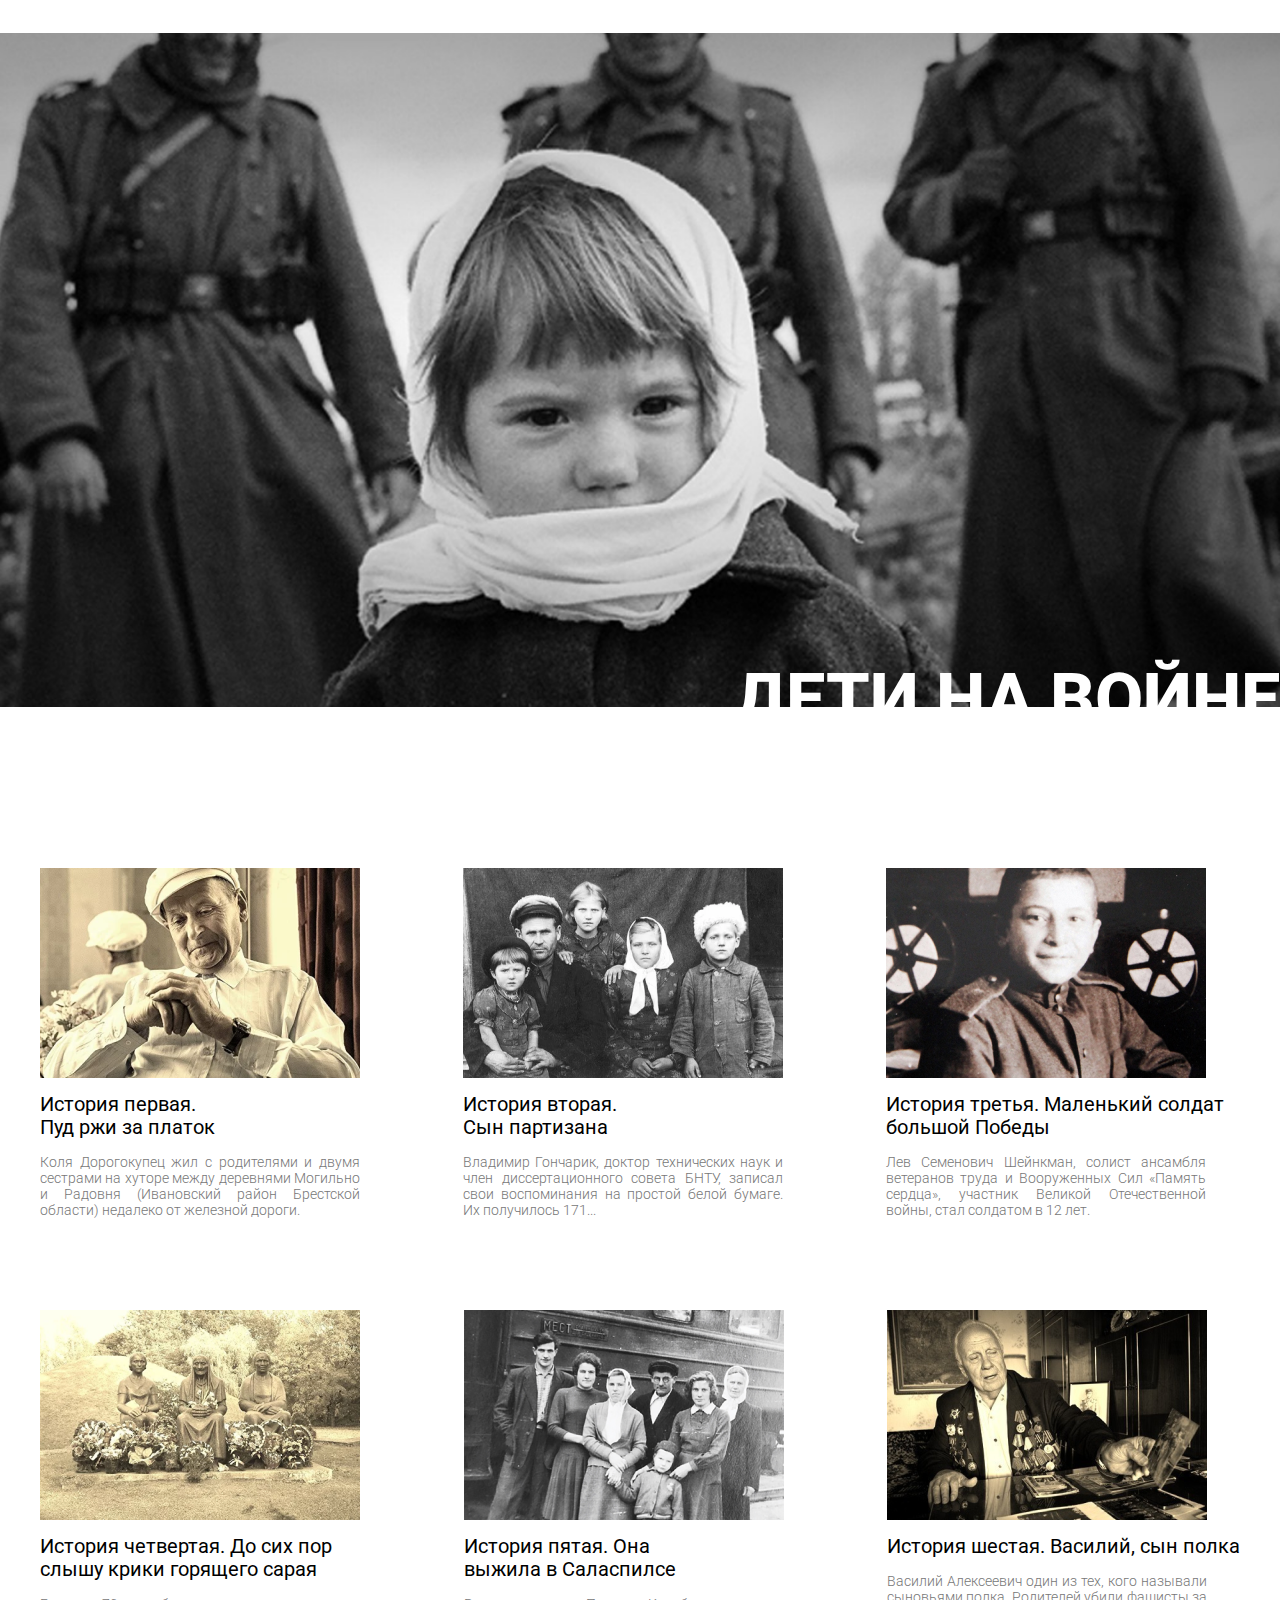
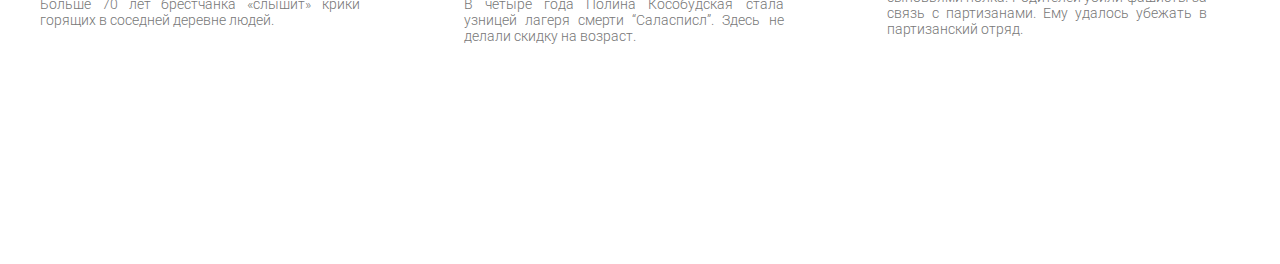
==== index.html @ 34e5e0f8 "done" ====
<!DOCTYPE html>
<html lang="en">
<head>
    <link href="https://fonts.googleapis.com/css2?family=Roboto:ital,wght@0,100;0,300;0,400;0,500;0,700;0,900;1,100;1,300;1,400;1,500;1,700;1,900&display=swap" rel="stylesheet"> 
    <link rel="stylesheet" href="style2.css">
    <meta charset="UTF-8">
    <meta http-equiv="X-UA-Compatible" content="IE=edge">
    <meta name="viewport" content="width=device-width, initial-scale=1.0">
    <title>Document</title>
</head>
<body>
    <div class="container">
        <div class="header_wrapper">
            <div class="header_title">дети на войне</div>
        </div>
        <div class="content">
            <div class="content_container">
                <div class="content_item">
                    <img src="c0b87998-30f6-4cb6-a 1(1).png" alt="">
                    <a href="rja.html" class="item_title title_1">История первая. Пуд ржи за платок </a>
                    <div class="item_text">Коля Дорогокупец жил с родителями и двумя сестрами на хуторе между деревнями Могильно и Радовня (Ивановский район Брестской области) недалеко от железной дороги.</div>
                </div>
                <div class="content_item">
                    <img src="121ce20628a124c257b4 1(1).png" alt="">
                    <a href="partizan.html" class="item_title title_2">История вторая.
                        Сын партизана</a>
                    <div class="item_text">Владимир Гончарик, доктор технических наук и член диссертационного совета БНТУ, записал свои воспоминания на простой белой бумаге. Их получилось 171...</div>
                </div>
                <div class="content_item">
                    <img src="899d4e5ad388451ae7c5 1(1).png" alt="">
                    <a href="injex.html" class="item_title title_3">История третья.
                        Маленький солдат большой Победы</a>
                    <div class="item_text">Лев Семенович Шейнкман, солист ансамбля ветеранов труда и Вооруженных Сил «Память сердца», участник Великой Отечественной войны, стал солдатом в 12 лет.</div>
                </div>
            </div> 
            <div class="content_container">
                <div class="content_item">
                    <img src="fb2cc791-a1c4-454f-a 1(1).png" alt="">
                    <a href="var.html" class="item_title title_4">История четвертая.
                        До сих пор слышу крики горящего сарая</a>
                    <div class="item_text">Больше 70 лет брестчанка «слышит» крики горящих в соседней деревне людей.
                    </div>
                </div>
                <div class="content_item">
                    <img src="Untitled-4 1(1).png" alt="">
                    <a href="var3.html" class="item_title title_5">История пятая.
                        Она выжила в Саласпилсе</a>
                    <div class="item_text">В четыре года Полина Кособудская стала узницей лагеря смерти “Саласписл”. Здесь не делали скидку на возраст.</div>
                </div>
                <div class="content_item">
                    <img src="6fed03eb-8230-49e4-8 1(1).png" alt="">
                    <a href="var2.html" class="item_title title_6">История шестая. Василий, сын полка</a>
                    <div class="item_text">Василий Алексеевич один из тех, кого называли сыновьями полка. Родителей убили фашисты за связь с партизанами. Ему удалось убежать в партизанский отряд.</div>
                </div>
            </div> 
        </div> 
    </div>

</body>
</html>
---- style2.css ----
*{padding: 0;margin: 0;border: 0;}
*,*:before,*:after{-moz-box-sizing: border-box;-webkit-box-sizing: border-box;box-sizing: border-box;}
:focus,:active{outline: none;}
a:focus,a:active{outline: none;}
nav,footer,header,aside{display: block;}
html,body{height:100%;width:100%;font-size:100%;line-height:1;font-size:14px;-ms-text-size-adjust:100%;-moz-text-size-adjust:100%;-webkit-text-size-adjust:100%;}
input,button,textarea{font-family:inherit;}
input::-ms-clear{display: none;}
button{cursor: pointer;}
button::-moz-focus-inner{padding:0;border:0;}
a,a:visited{text-decoration: none;}
a:hover{text-decoration: none;}
ul li{list-style: none;}
img{vertical-align: top;}
h1,h2,h3,h4,h5,h6{font-size:inherit;font-weight: inherit;}
body{
    font-family: 'Roboto', sans-serif;   
}
.header_wrapper{
    width: 100%;
    display: flex;
    justify-content: flex-end;
    background-image: url(ditko.png);
    background-repeat: no-repeat;
    background-size: 100%;
    background-position: center;
    padding-top: 658px;

}
.header_title{
    font-weight: 800;
    font-size: 70px;
    line-height: 82px;

/* identical to box height */
text-transform: uppercase;

color: #FFFFFF;
}
.content_item{
    display: flex;
    flex-direction: column;
}
.content_container{
    display: flex;
    justify-content: space-between;
    margin-bottom: 92px;
}
.content_container img{
    max-height: 210px;
    max-width: 320px;
    margin-bottom: 15px;
}
.content{
    padding: 128px 0;
    max-width: 1200px;
    margin: 0 auto;
}
.item_title{
    font-weight: 400;
font-size: 20px;
line-height: 23px;

color: #000000;
margin-bottom: 15px;
}
.item_text{
    font-weight: 300;
font-size: 14px;
line-height: 16px;
text-align: justify;

color: #777777;
max-width: 320px;
}
.title_1{
    max-width: 182px;
}
.title_2{
    max-width: 160px;
}
.title_3{
    max-width: 354px;
}
.title_4{
    max-width: 312px;
}
.title_5{
    max-width: 256px;
}
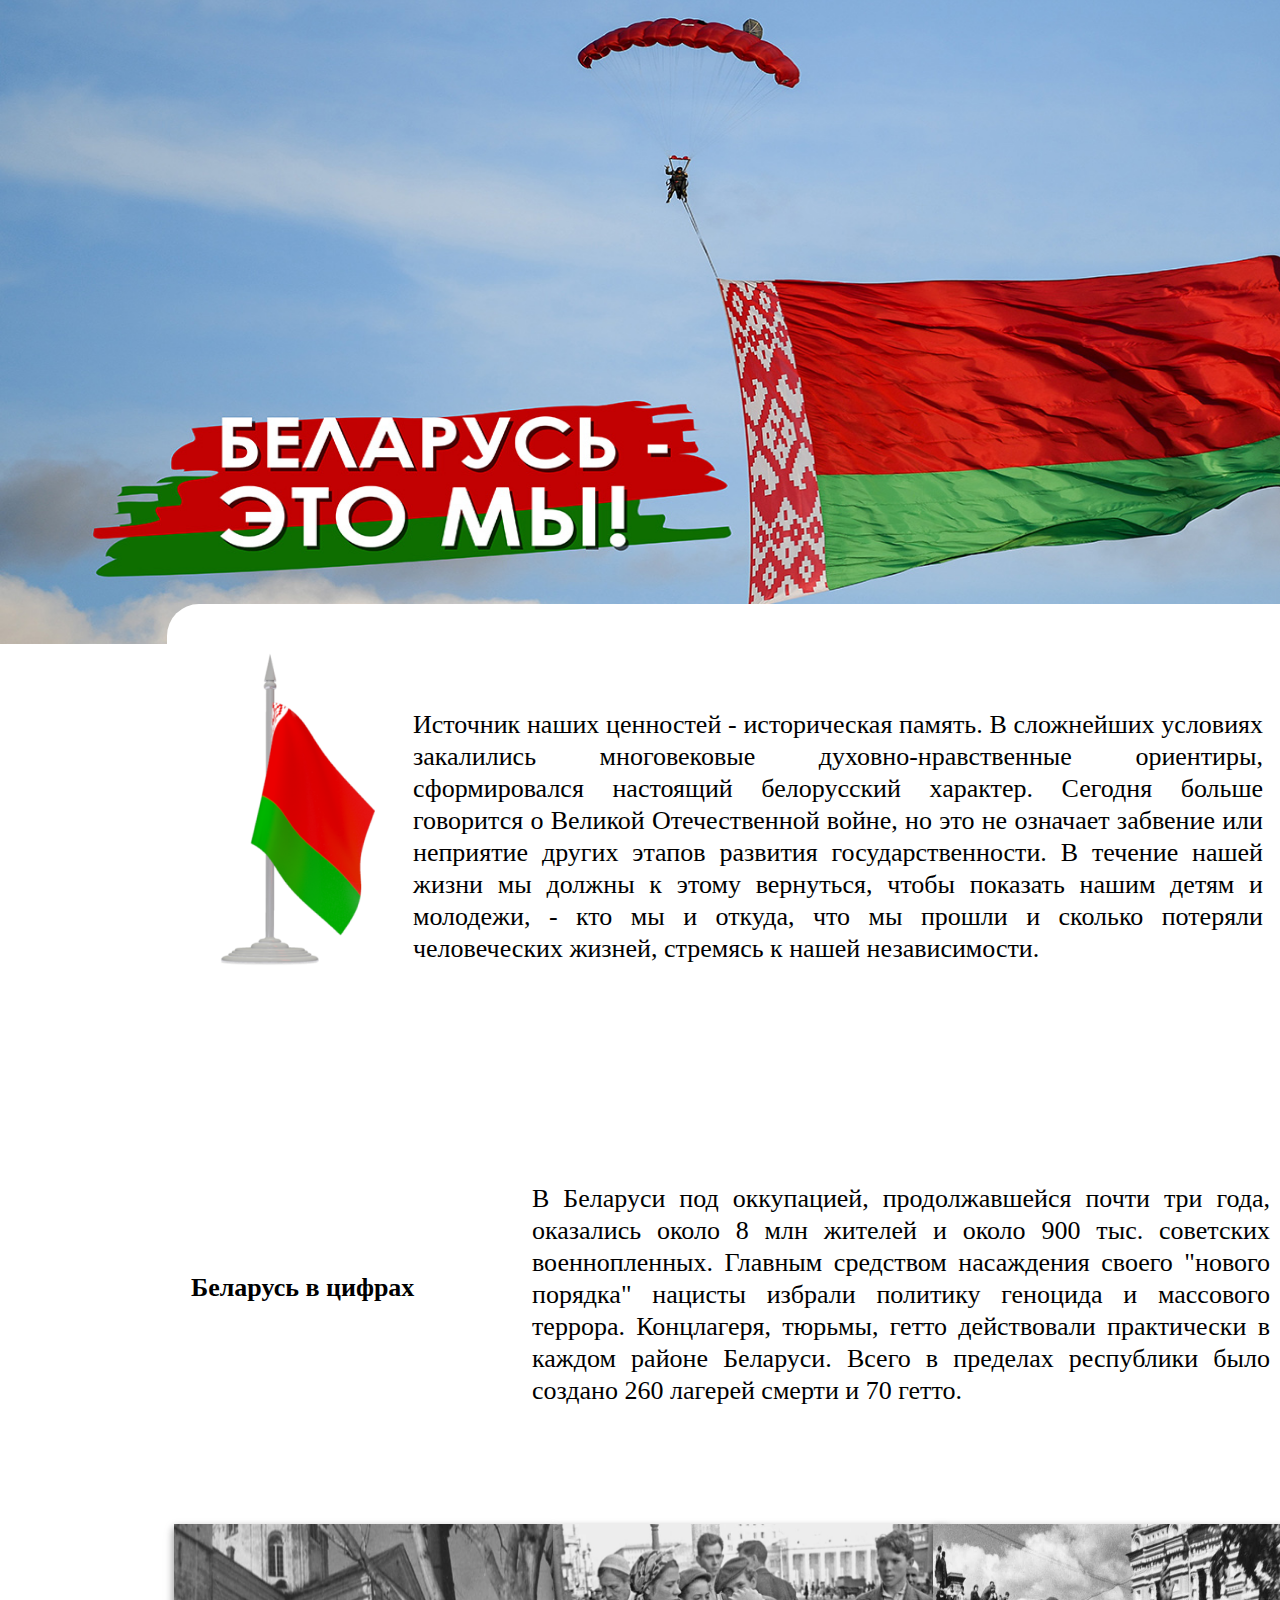
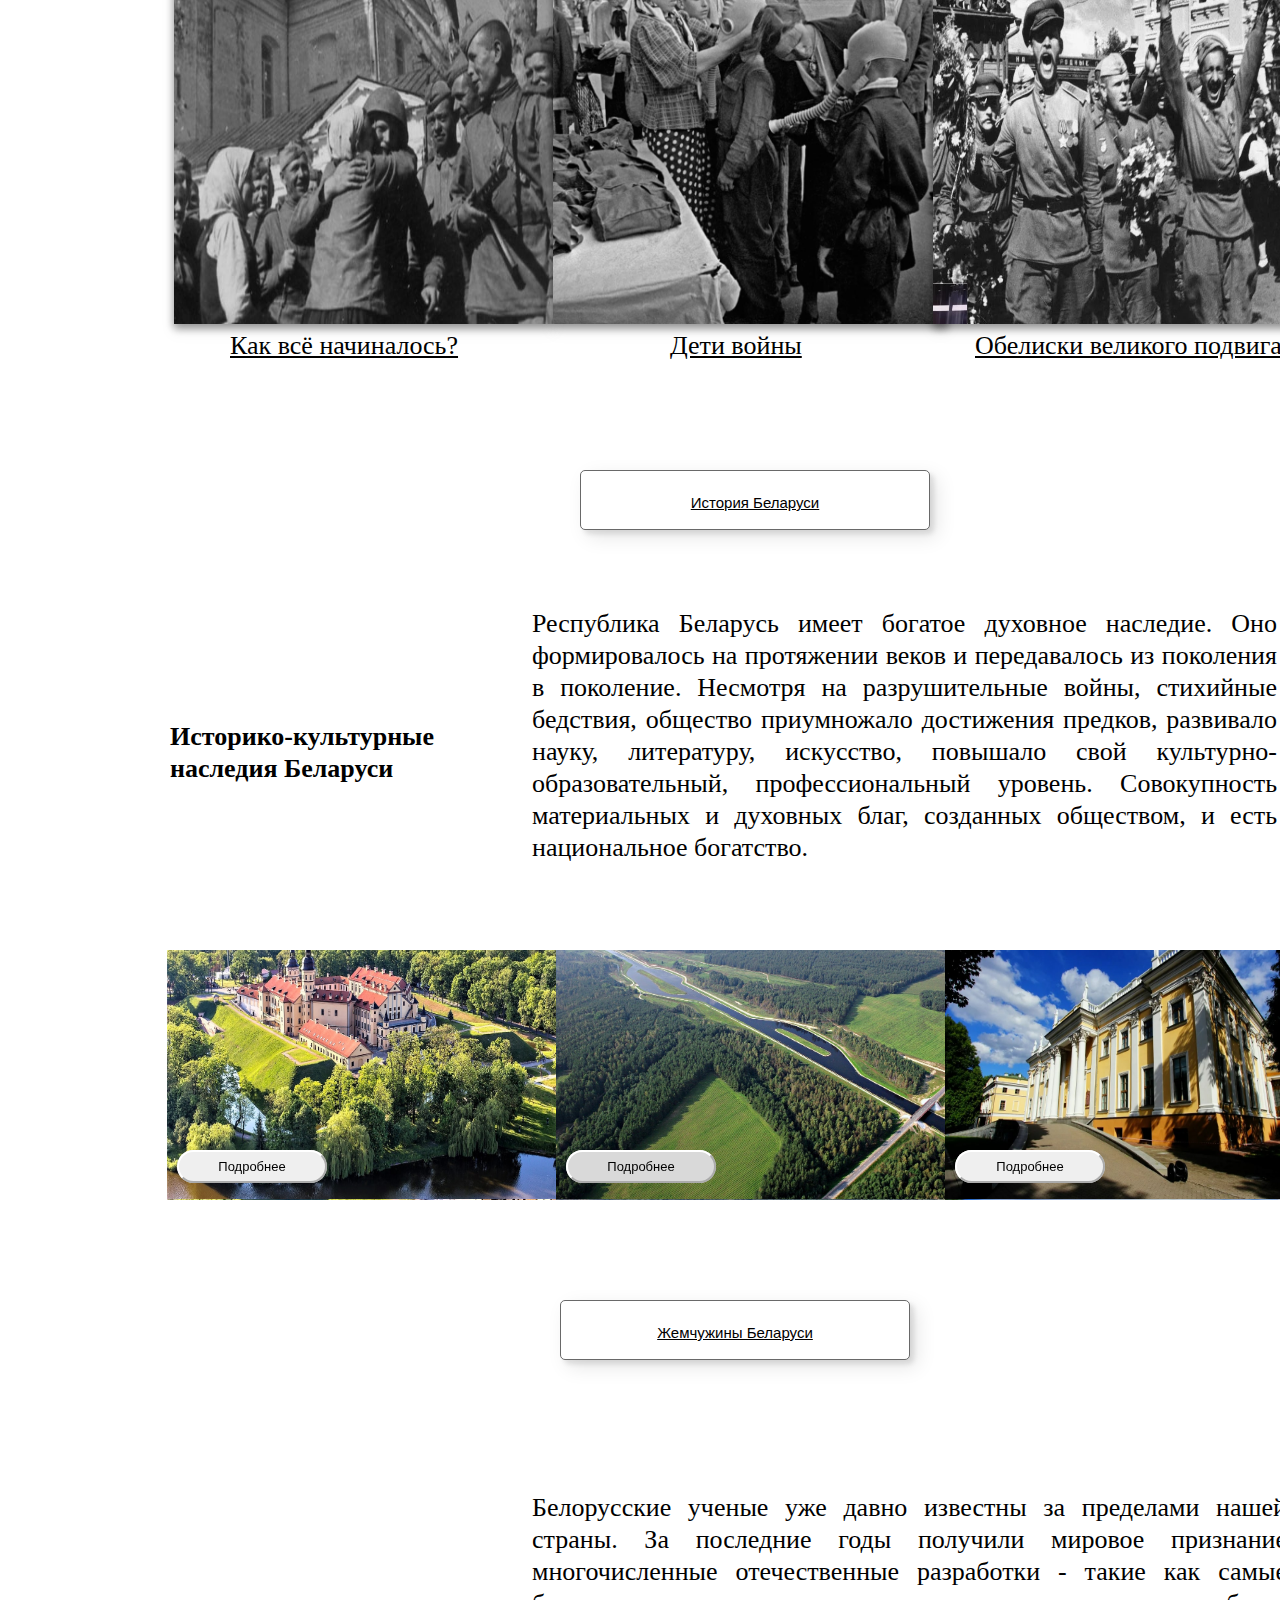
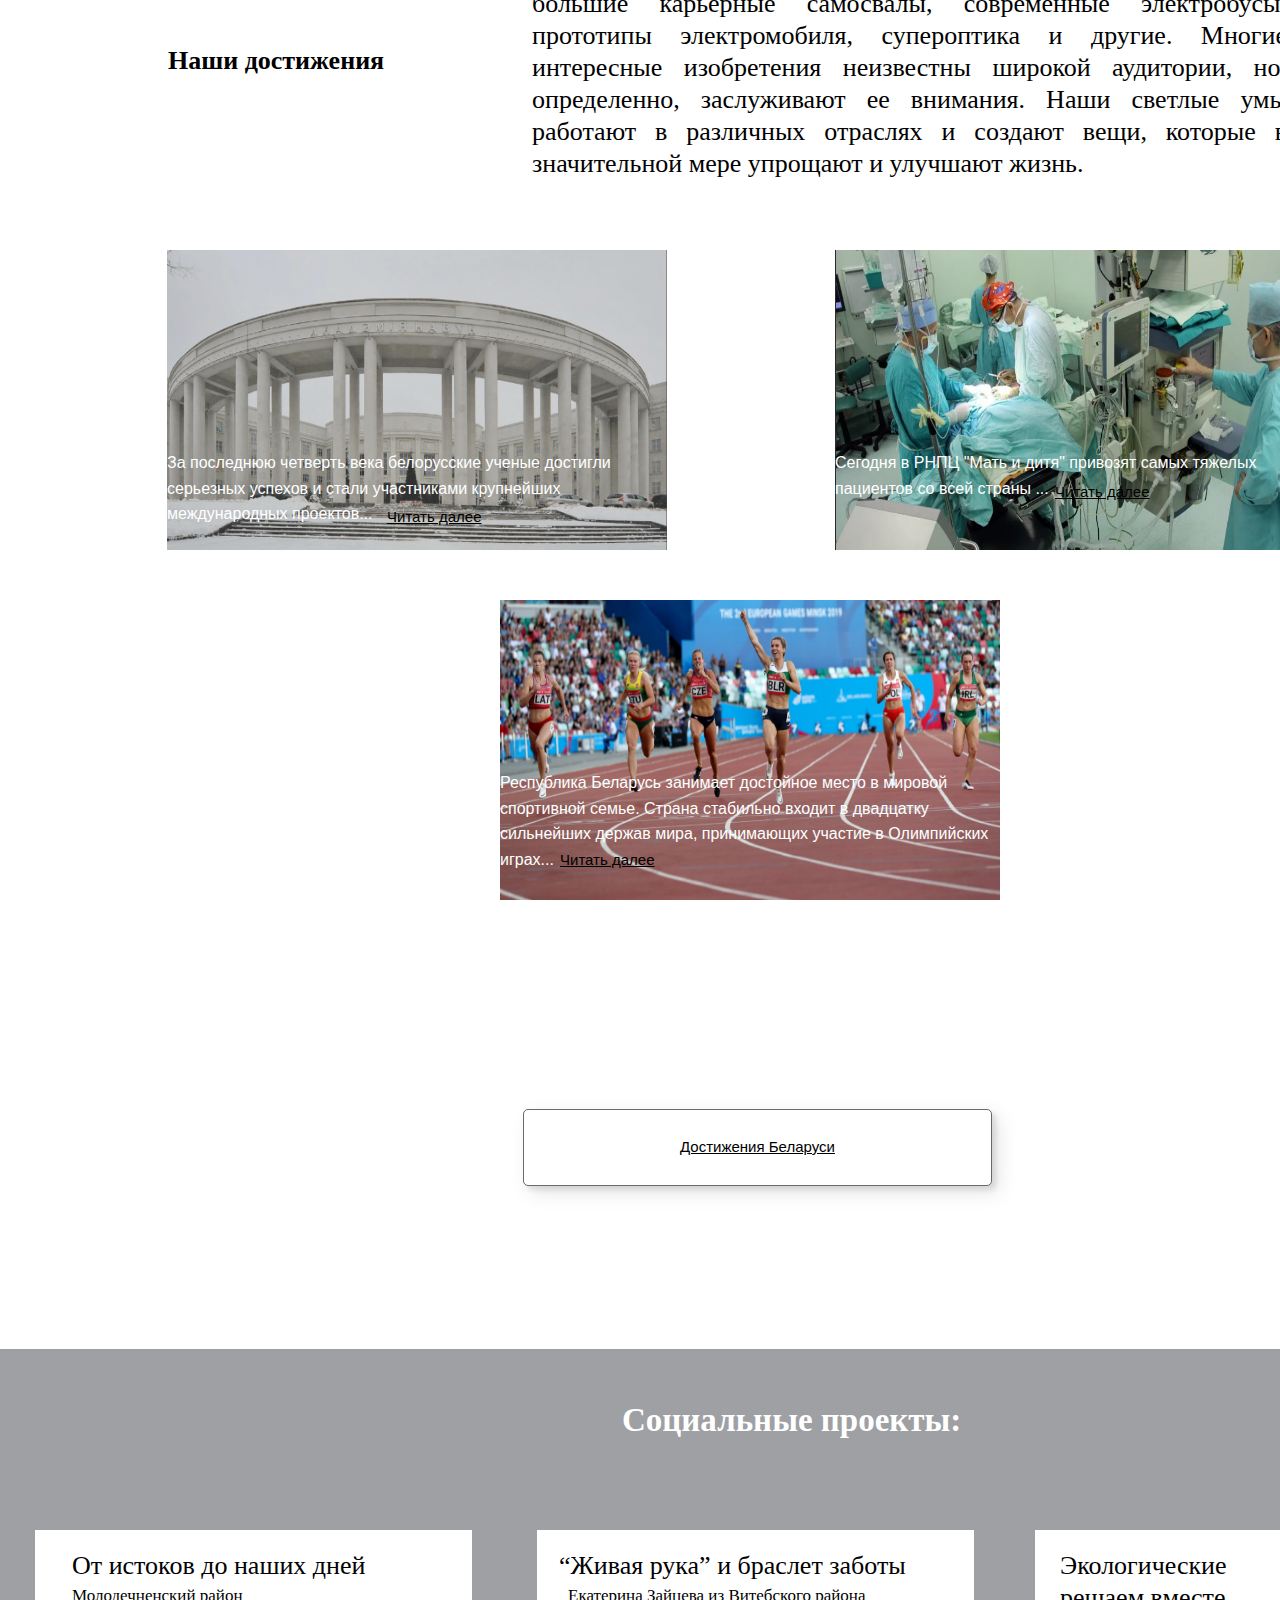
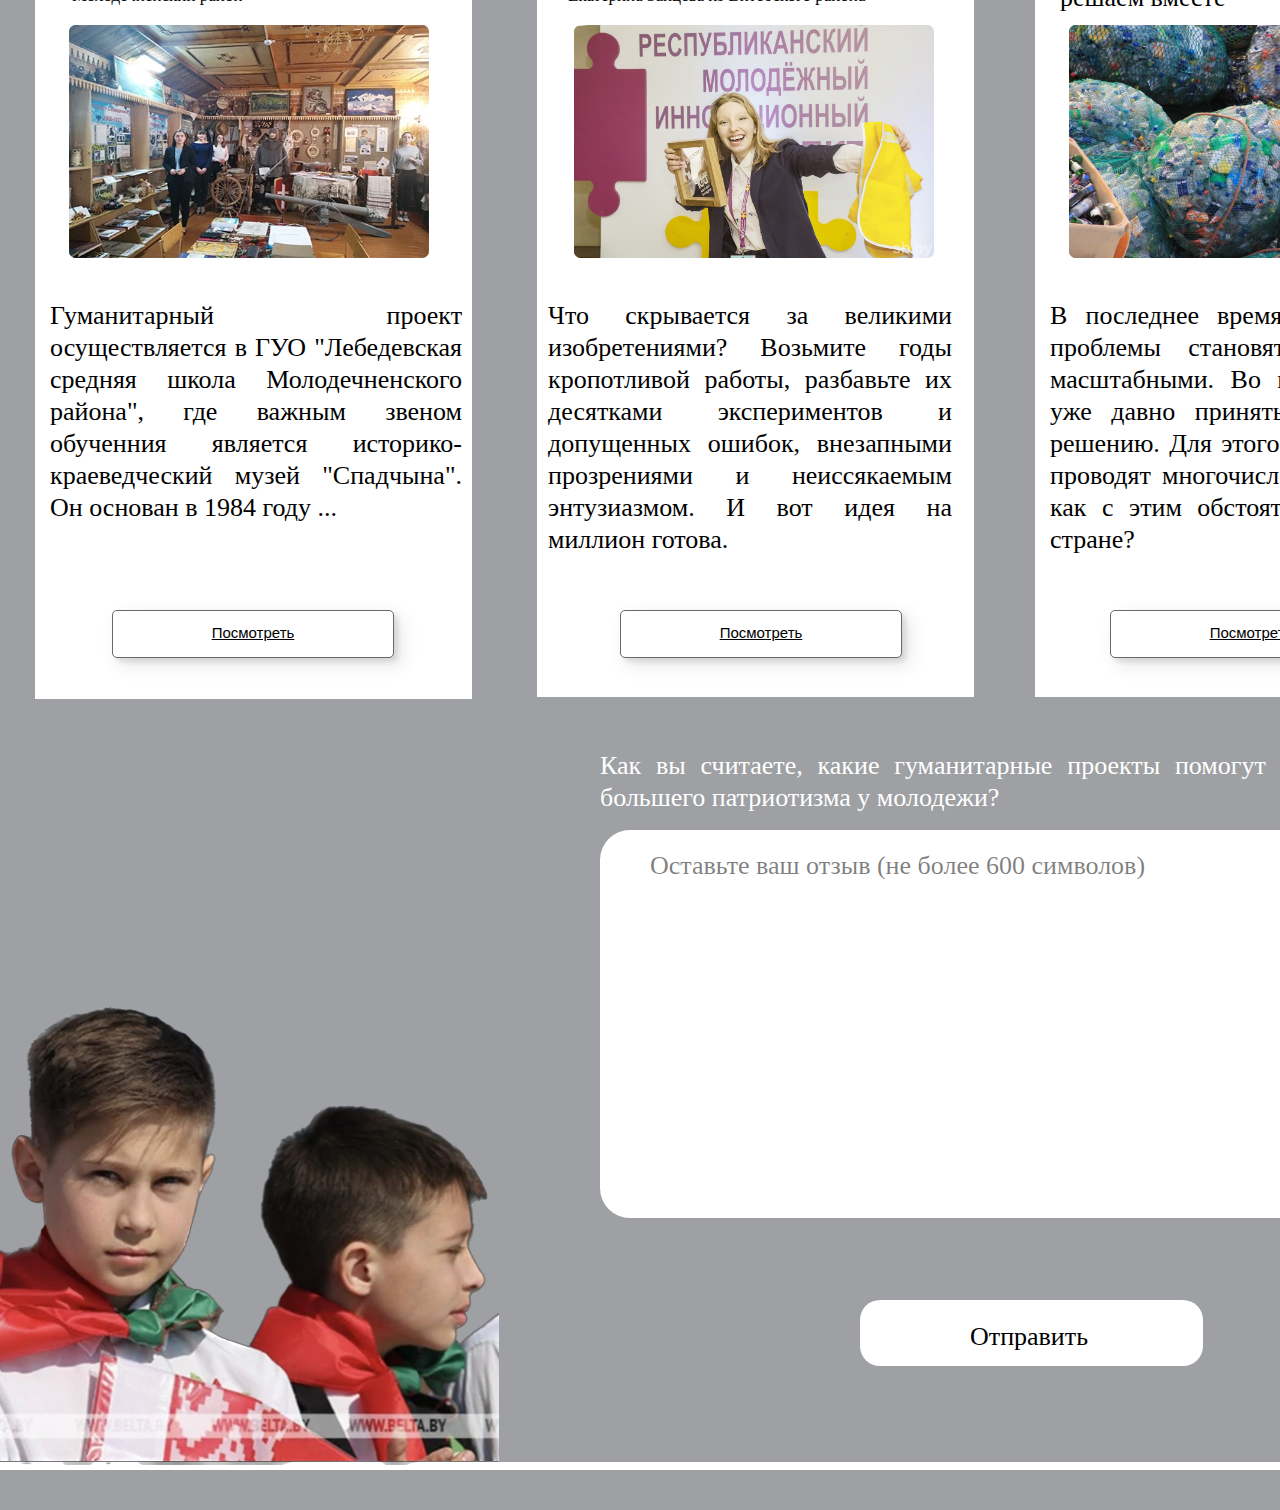
==== commit 2c21f23a: "Rename blr.html to index.html" ====
--- a/index.html
+++ b/index.html
@@ -1,60 +1,243 @@
 <!DOCTYPE html>
 <html lang="en">
 <head>
-    <link href="https://fonts.googleapis.com/css2?family=Roboto:ital,wght@0,100;0,300;0,400;0,500;0,700;0,900;1,100;1,300;1,400;1,500;1,700;1,900&display=swap" rel="stylesheet"> 
-    <link rel="stylesheet" href="style2.css">
     <meta charset="UTF-8">
-    <meta http-equiv="X-UA-Compatible" content="IE=edge">
-    <meta name="viewport" content="width=device-width, initial-scale=1.0">
-    <title>Document</title>
+    <title>Беларусь</title>
+    <link rel="stylesheet" href="bllr.css">
+    <link rel="stylesheet" href="itc-slider.css">
+    <link rel="stylesheet" href="slider2.css">
+    <script src="itc-slider.js" defer ></script>
+    <style>
+        *,
+        *::before,
+        *::after {
+            box-sizing: border-box;
+        }
+
+        body {
+            margin: 0;
+            font-family: -apple-system, BlinkMacSystemFont, 'Segoe UI', Roboto,
+            'Helvetica Neue', Arial, sans-serif, 'Apple Color Emoji', 'Segoe UI Emoji',
+            'Segoe UI Symbol';
+        }
+        .slider_wrap * {
+            box-sizing: border-box;
+            -moz-box-sizing: border-box;
+            -webkit-box-sizing: border-box;
+        }
+        .slider-item img { max-width: 100%;}
+
+        .container {
+            max-width: 700px;
+            margin: 0 auto;
+        }
+
+        .slider__wrapper {
+            overflow: hidden;
+        }
+
+        .slider__item {
+            flex: 0 0 33.3333333333%;
+            max-width: 33.3333333333%;
+            height: 250px;
+            display: flex;
+            justify-content: center;
+            align-items: center;
+            color: rgba(255,255,255, 0.8);
+            font-size: 7rem;
+        }
+
+        .slider__item:nth-child(1) {
+        }
+
+        .slider__item:nth-child(2) {
+        }
+
+        .slider__item:nth-child(3) {
+        }
+
+        .slider__item:nth-child(4) {
+        }
+
+        .slider__item:nth-child(5) {
+        }
+    </style>
+
 </head>
 <body>
-    <div class="container">
-        <div class="header_wrapper">
-            <div class="header_title">дети на войне</div>
+<img class="fon1" src="fon.jpg" alt="">
+
+<div class="bigt1"></div>
+<img class="flag" src="flag.png" alt="">
+<div class="txt4">Источник наших ценностей - историческая память. В сложнейших условиях закалились многовековые духовно-нравственные ориентиры, сформировался настоящий белорусский характер. Сегодня больше говорится о Великой Отечественной войне, но это не означает забвение или неприятие других этапов развития государственности. В течение нашей жизни мы должны к этому вернуться, чтобы показать нашим детям и молодежи, - кто мы и откуда, что мы прошли и сколько потеряли человеческих жизней, стремясь к нашей независимости.</div>
+<div class="txt5">Беларусь в цифрах</div>
+<div class="txt6">В Беларуси под оккупацией, продолжавшейся почти три года, оказались около 8 млн жителей и около 900 тыс. советских военнопленных. Главным средством насаждения своего "нового порядка" нацисты избрали политику геноцида и массового террора. Концлагеря, тюрьмы, гетто действовали практически в каждом районе Беларуси. Всего в пределах республики было создано 260 лагерей смерти и 70 гетто.</div>
+<img class="foto1" src="php3.jpg" alt="">
+<img class="foto2" src="php1.jpg" alt="">
+<img class="foto3" src="php2.jpg" alt="">
+<a href="nachalo.html" class="txtf1">Как всё начиналось?</a>
+<a href="index.html" class="txtf2">Дети войны</a>
+<a href="obeliski.html" class="txtf3">Обелиски великого подвига</div>
+<a href="https://www.youtube.com/watch?v=dDoHFLWP3jY&feature=youtu.be" class="custom-btn btn-1">История Беларуси</a>
+<div class="txt7">Историко-культурные наследия Беларуси </div>
+<div class="txt8">Республика Беларусь имеет богатое духовное наследие. Оно формировалось на протяжении веков и передавалось из поколения в поколение. Несмотря на разрушительные войны, стихийные бедствия, общество приумножало достижения предков, развивало науку, литературу, искусство, повышало свой культурно-образовательный, профессиональный уровень. Совокупность материальных и духовных благ, созданных обществом, и есть национальное богатство. </div>
+
+<!-- Модальный -->
+<div id="myModal" class="modal">
+
+    <!-- Модальное содержание -->
+    <div class="modal-content">
+        <span class="close">&times;</span>
+        <p>Самая популярная достопримечательность Беларуси, резиденция известного рода Радзивиллов, внесенная в Список всемирного наследия ЮНЕСКО, является выдающимся примером оборонительного зодчества XVI-XVII веков. Сочетание готики, барокко и ренессанса сделало замок уникальным сооружением в Европе.</p>
+    </div>
+
+</div>
+<div id="myModal_1" class="modal">
+
+    <!-- Модальное содержание -->
+    <div class="modal-content">
+        <span class="close">&times;</span>
+        <p>Чудо инженерной мысли ХIХ века - искусственный водный путь, связавший Балтийское и Черное моря - входит в мировую тройку наравне с каналом Гота в Швеции и Каледонским в Великобритании. Здесь можно увидеть уникальные гидротехнические сооружения, отправиться в путешествие на теплоходе или байдарке по живописным и экологически чистым местам.</p>
+    </div>
+
+</div>
+<div id="myModal_2" class="modal">
+
+    <!-- Модальное содержание -->
+    <div class="modal-content">
+        <span class="close">&times;</span>
+        <p>Гомельский дворец, возвышающийся на берегу реки, некогда принадлежал одному из фаворитов Екатерины II - графу Петру Румянцеву-Задунайскому. В XIX веке имение купил известный полководец Иван Паскевич, собравший здесь богатейшую коллекцию произведений искусства и антиквариата. Последней владелицей резиденции была княгиня Ирина Паскевич - автор первого перевода романа Льва Толстого "Война и мир" на французский язык.</p>
+    </div>
+
+</div>
+<div id="myModal_3" class="modal">
+
+    <!-- Модальное содержание -->
+    <div class="modal-content">
+        <span class="close">&times;</span>
+        <p>Собор Софии Премудрости Божией - один из самых ранних православных храмов в Европе и первый каменный в Беларуси, претендует на внесение в Список всемирного наследия ЮНЕСКО. Возведенный в 1044 - 1066 годах по распоряжению князя Всеслава Чародея, он олицетворял независимое и могущественное Полоцкое княжество. Собор появился после своих "старших сестер" в Киеве и Новгороде, построенных по образцу собора в Константинополе, и стал четвертым в мире храмом Святой Софии.</p>
+    </div>
+
+</div>
+<div id="myModal_4" class="modal">
+
+    <!-- Модальное содержание -->
+    <div class="modal-content">
+        <span class="close">&times;</span>
+        <p>За сказочную красоту и особую утонченность неоготический замок в Коссово называли "рыцарской грезой". На протяжении столетий им владели влиятельные династии: Хрептовичи, Сангушки, Флемминги, Чарторыйские, Сапеги. Но "золотой век" имения наступил во времена богатого промышленника графа Вандолина Пусловского, который первым в Беларуси внедрил в производство паровую машину.</p>
+    </div>
+
+</div>
+<div class="container">
+    <div class="slider" data-slider="itc-slider" data-loop="true">
+        <div class="slider__wrapper">
+            <div class="slider__items">
+                <div class="slider__item">
+                    <div class="slf1">
+                        <img class="f1" src="sl1.jpg" alt="">
+                        <div class="trg1"></div>
+                        <button class="cont" id="myBtn">Подробнее</button>
+                    </div>
+                </div>
+                <div class="slider__item">
+                    <div class="slf2">
+                        <img class="f2" src="sl2.jpg" alt="">
+                        <div class="trg2"></div>
+                        <button class="cont_1" id="myBtn_1">Подробнее</button>
+                    </div>
+                </div>
+                <div class="slider__item">
+                    <div class="slf3">
+                        <img class="f3" src="sl3.jpg" alt="">
+                        <div class="trg3"></div>
+                        <button class="cont_2" id="myBtn_2">Подробнее</button>
+                    </div>
+                </div>
+                <div class="slider__item">
+                    <div class="slf4">
+                        <img class="f4" src="sl4.jpg" alt="">
+                        <div class="trg4"></div>
+                        <button class="cont_3" id="myBtn_3">Подробнее</button>
+                    </div>
+                </div>
+                <div class="slider__item">
+                    <div class="slf5">
+                        <img class="f5" src="sl5.jpg" alt="">
+                        <div class="trg5"></div>
+                        <button class="cont_4" id="myBtn_4">Подробнее</button>
+                    </div>
+                </div>
+            </div>
         </div>
-        <div class="content">
-            <div class="content_container">
-                <div class="content_item">
-                    <img src="c0b87998-30f6-4cb6-a 1(1).png" alt="">
-                    <a href="rja.html" class="item_title title_1">История первая. Пуд ржи за платок </a>
-                    <div class="item_text">Коля Дорогокупец жил с родителями и двумя сестрами на хуторе между деревнями Могильно и Радовня (Ивановский район Брестской области) недалеко от железной дороги.</div>
-                </div>
-                <div class="content_item">
-                    <img src="121ce20628a124c257b4 1(1).png" alt="">
-                    <a href="partizan.html" class="item_title title_2">История вторая.
-                        Сын партизана</a>
-                    <div class="item_text">Владимир Гончарик, доктор технических наук и член диссертационного совета БНТУ, записал свои воспоминания на простой белой бумаге. Их получилось 171...</div>
-                </div>
-                <div class="content_item">
-                    <img src="899d4e5ad388451ae7c5 1(1).png" alt="">
-                    <a href="injex.html" class="item_title title_3">История третья.
-                        Маленький солдат большой Победы</a>
-                    <div class="item_text">Лев Семенович Шейнкман, солист ансамбля ветеранов труда и Вооруженных Сил «Память сердца», участник Великой Отечественной войны, стал солдатом в 12 лет.</div>
-                </div>
-            </div> 
-            <div class="content_container">
-                <div class="content_item">
-                    <img src="fb2cc791-a1c4-454f-a 1(1).png" alt="">
-                    <a href="var.html" class="item_title title_4">История четвертая.
-                        До сих пор слышу крики горящего сарая</a>
-                    <div class="item_text">Больше 70 лет брестчанка «слышит» крики горящих в соседней деревне людей.
-                    </div>
-                </div>
-                <div class="content_item">
-                    <img src="Untitled-4 1(1).png" alt="">
-                    <a href="var3.html" class="item_title title_5">История пятая.
-                        Она выжила в Саласпилсе</a>
-                    <div class="item_text">В четыре года Полина Кособудская стала узницей лагеря смерти “Саласписл”. Здесь не делали скидку на возраст.</div>
-                </div>
-                <div class="content_item">
-                    <img src="6fed03eb-8230-49e4-8 1(1).png" alt="">
-                    <a href="var2.html" class="item_title title_6">История шестая. Василий, сын полка</a>
-                    <div class="item_text">Василий Алексеевич один из тех, кого называли сыновьями полка. Родителей убили фашисты за связь с партизанами. Ему удалось убежать в партизанский отряд.</div>
-                </div>
-            </div> 
-        </div> 
-    </div>
-
+        <button class="slider__control" data-slide="next"></button>
+    </div>
+
+</div>
+<a  href="https://www.youtube.com/watch?v=27J92pxKyrw&feature=youtu.be" class="custom-btnn btn-2">Жемчужины Беларуси</a>
+
+<a href="https://www.youtube.com/watch?v=vyTHrVzmOT0&feature=youtu.be" class="custom-btnnn btn-3">Достижения Беларуси</a>
+
+<div class="txt21">Наши достижения</div>
+<div class="txt22">Белорусские ученые уже давно известны за пределами нашей страны. За последние годы получили мировое признание многочисленные отечественные разработки - такие как самые большие карьерные самосвалы, современные электробусы, прототипы электромобиля, супероптика и другие. Многие интересные изобретения неизвестны широкой аудитории, но, определенно, заслуживают ее внимания.
+    Наши светлые умы работают в различных отраслях и создают вещи, которые в значительной мере упрощают и улучшают жизнь.</div>
+
+<div class="ssilka1">
+    <img class="razm" src="nayka.png" alt="">
+    <div class="stat">За последнюю четверть века белорусские ученые достигли серьезных успехов и стали участниками крупнейших международных проектов...</div>
+    <a href="nayka2.html" class="but2">Читать далее</a>
+</div>
+
+<div class="ssilka2">
+    <img class="razm" src="medicine.png" alt="">
+    <div class="med">Сегодня в РНПЦ "Мать и дитя" привозят самых тяжелых пациентов со всей страны ...</div>
+    <a href="nayka.html" class="but3">Читать далее</a>
+</div>
+<div class="ssilka3">
+    <img class="razm" src="sport.png" alt="">
+    <div class="sport">Республика Беларусь занимает достойное место в мировой спортивной семье. Страна стабильно входит в двадцатку сильнейших держав мира, принимающих участие в Олимпийских играх...</div>
+    <a href="sport.html" class="but4">Читать далее</a>
+</div>
+
+
+
+<div class="niz"></div>
+<div class="niz2"></div>
+<div class="bud">Социальные проекты:</div>
+<div class="triangle4"></div>
+<img class="lydi" src="lydi.jpg" alt="">
+<div class="txt40">От истоков до наших дней </div>
+<div class="txt41">Молодечненский район</div>
+<div class="txt42">Гуманитарный проект осуществляется в ГУО "Лебедевская средняя школа Молодечненского района", где важным звеном обученния является историко-краеведческий музей "Спадчына". Он основан в 1984 году ...</div>
+
+<a href="https://www.belarus.by/ru/press-center/humanitarian-cooperation/projects/gumanitarnyj-proekt-ot-istokov-do-nashix-dnej_i_0000145325.html" class="custom-btnnnnnn btn-6">Посмотреть</a>
+
+
+
+<div class="triangle5"></div>
+<div class="txt50">“Живая рука” и браслет заботы </div>
+<img class="baba" src="baba.jpg" alt="">
+<div class="txt51">Екатерина Зайцева из Витебского района</div>
+<div class="txt52">Что скрывается за великими изобретениями? Возьмите годы кропотливой работы, разбавьте их десятками экспериментов и допущенных ошибок, внезапными прозрениями и неиссякаемым энтузиазмом. И вот идея на миллион готова. </div>
+
+<a href="https://www.sb.by/articles/nuzhno-nou-khau-ono-u-nas-est.html" class="custom-btnnnn btn-4">Посмотреть</a>
+
+<div class="triangle6"></div>
+<div class="txt60">Экологические проблемы-решаем вместе</div>
+<div class="txt61">В последнее время экологические проблемы становятся все более масштабными. Во многих странах уже давно приняты меры по их решению. Для этого издают законы, проводят многочисленные акции. А как с этим обстоят дела в нашей стране?</div>
+
+<a href="https://teenage.by/article/reshaem-jekologicheskie-problemy-vmeste" class="custom-btnnnnn btn-5">Посмотреть</a>
+<img class="gryaz" src="gryaz.jpg" alt="">
+
+
+<div class="opros">Как вы считаете, какие гуманитарные проекты помогут в развитии большего патриотизма у молодежи?</div>
+<img class="sticker" src="sticker.webp" alt="">
+<div class="opros1"></div>
+<div class="opros2">Оставьте ваш отзыв (не более 600 символов)</div>
+<div class="opros3"></div>
+<div class="opros4">Отправить</div>
+
+
+<script src="slider2.js"></script>
+<script src="modal.js"></script>
 </body>
-</html>+</html>
--- a/bllr.css
+++ b/bllr.css
@@ -0,0 +1,1540 @@
+body {
+    margin: 0;
+    font-size: 15px;
+    line-height: 1.6;
+    box-sizing: border-box;
+}
+.block1{
+    left: 500px;
+}
+.container{
+    width: 100%;
+    max-width: 1440px;
+    margin: 0 auto;
+}
+.fon1{
+    /* 23-09-20-7 1 */
+
+    position: absolute;
+    width: 1518px;
+    height: 665px;
+    left: 0px;
+    top: -21px;
+
+}
+.triangle1{
+    /* Rectangle 22 */
+
+    position: absolute;
+    width: 267px;
+    height: 45px;
+    left: 21px;
+    top: 536px;
+
+    background: #D9D9D9;
+
+}
+.triangle2{
+    /* Rectangle 21 */
+
+    position: absolute;
+    width: 267px;
+    height: 45px;
+    left: 309px;
+    top: 536px;
+
+    background: #D9D9D9;
+
+}
+.triangle3{
+    /* Rectangle 20 */
+
+    position: absolute;
+    width: 267px;
+    height: 45px;
+    left: 597px;
+    top: 536px;
+
+    background: #D9D9D9;
+
+}
+.txt1{
+    /* Беларусь в цифрах */
+
+    position: absolute;
+    width: 260px;
+    height: 32px;
+    left: 22px;
+    top: 543px;
+
+    font-family: 'Montserrat';
+    font-style: normal;
+    font-weight: 400;
+    font-size: 26px;
+    line-height: 32px;
+    /* identical to box height */
+
+    color: #000000;
+
+
+}
+.txt2{
+    /* Наследия Беларуси */
+
+    position: absolute;
+    width: 271px;
+    height: 32px;
+    left: 309px;
+    top: 543px;
+
+    font-family: 'Montserrat';
+    font-style: normal;
+    font-weight: 400;
+    font-size: 26px;
+    line-height: 32px;
+    /* identical to box height */
+
+    color: #000000;
+
+
+}
+.txt3{
+    /* Наши достижения */
+
+    position: absolute;
+    width: 252px;
+    height: 32px;
+    left: 597px;
+    top: 543px;
+
+    font-family: 'Montserrat';
+    font-style: normal;
+    font-weight: 400;
+    font-size: 26px;
+    line-height: 32px;
+    /* identical to box height */
+
+    color: #000000;
+}
+.bigt1{
+    /* Rectangle 2 */
+
+    position: absolute;
+    width: 1167px;
+    height: 4002px;
+    left: 167px;
+    top: 604px;
+
+    background: #FFFFFF;
+    border-radius: 32px;
+
+}
+.txt4{
+    /* Источник наших ценностей - историческая память. В сложнейших условиях закалились многовековые духовно-нравственные ориентиры, сформировался настоящий белорусский характер. Сегодня больше говорится о Великой Отечественной войне, но это не означает забвение или неприятие других этапов развития государственности. В течение нашей жизни мы должны к этому вернуться, чтобы показать нашим детям и молодежи, - кто мы и откуда, что мы прошли и сколько потеряли человеческих жизней, стремясь к нашей независимости. */
+
+    position: absolute;
+    width: 850px;
+    height: 320px;
+    left: 413px;
+    top: 709px;
+
+    font-family: 'Montserrat';
+    font-style: normal;
+    font-weight: 400;
+    font-size: 26px;
+    line-height: 32px;
+    text-align: justify;
+
+    color: #000000;
+}
+.flag{
+    /* by_flagpole_640 1 */
+
+    position: absolute;
+    width: 178px;
+    height: 354px;
+    left: 199px;
+    top: 635px;
+}
+.txt5{
+    /* Беларусь в цифрах */
+
+    position: absolute;
+    width: 268px;
+    height: 32px;
+    left: 191px;
+    top: 1272px;
+
+    font-family: 'Montserrat';
+    font-style: normal;
+    font-weight: 600;
+    font-size: 26px;
+    line-height: 32px;
+    /* identical to box height */
+
+    color: #000000;
+}
+.txt6{
+    /* В Беларуси под оккупацией, продолжавшейся почти три года, оказались около 8 млн жителей и около 900 тыс. советских военнопленных. Главным средством насаждения своего "нового порядка" нацисты избрали политику геноцида и массового террора. Концлагеря, тюрьмы, гетто действовали практически в каждом районе Беларуси. Всего в пределах республики было создано 260 лагерей смерти и 70 гетто. */
+
+    position: absolute;
+    width: 738px;
+    height: 288px;
+    left: 532px;
+    top: 1183px;
+
+    font-family: 'Montserrat';
+    font-style: normal;
+    font-weight: 400;
+    font-size: 26px;
+    line-height: 32px;
+    text-align: justify;
+
+    color: #000000;
+}
+.foto1{
+    /* Rectangle 3 */
+
+    position: absolute;
+    width: 379px;
+    height: 400px;
+    left: 174px;
+    top: 1524px;
+
+
+    filter: drop-shadow(0px 4px 4px rgba(0, 0, 0, 0.25)) drop-shadow(0px 4px 4px rgba(0, 0, 0, 0.25));
+
+}
+.foto2{
+    /* Rectangle 4 */
+
+    position: absolute;
+    width: 395px;
+    height: 400px;
+    left: 553px;
+    top: 1524px;
+
+    filter: drop-shadow(0px 4px 4px rgba(0, 0, 0, 0.25)) drop-shadow(0px 4px 4px rgba(0, 0, 0, 0.25));
+
+}
+.foto3{
+    /* Rectangle 5 */
+
+    position: absolute;
+    width: 393px;
+    height: 400px;
+    left: 933px;
+    top: 1524px;
+
+    filter: drop-shadow(0px 4px 4px rgba(0, 0, 0, 0.25)) drop-shadow(0px 4px 4px rgba(0, 0, 0, 0.25));
+
+}
+.txtf1{
+    /* Как всё начиналось? */
+
+    position: absolute;
+    width: 283px;
+    height: 32px;
+    left: 230px;
+    top: 1930px;
+
+    font-family: 'Montserrat';
+    font-style: normal;
+    font-weight: 400;
+    font-size: 26px;
+    line-height: 32px;
+    /* identical to box height */
+
+    color: #000000;
+
+
+}
+.txtf2{
+    /* Дети войны */
+
+    position: absolute;
+    width: 161px;
+    height: 32px;
+    left: 670px;
+    top: 1930px;
+
+    font-family: 'Montserrat';
+    font-style: normal;
+    font-weight: 400;
+    font-size: 26px;
+    line-height: 32px;
+    /* identical to box height */
+
+    color: #000000;
+
+
+}
+.txtf3{
+    /* Обелиски великого подвига */
+
+    position: absolute;
+    width: 404px;
+    height: 32px;
+    left: 975px;
+    top: 1930px;
+
+    font-family: 'Montserrat';
+    font-style: normal;
+    font-weight: 400;
+    font-size: 26px;
+    line-height: 32px;
+    /* identical to box height */
+
+    color: #000000;
+
+
+}
+
+.custom-btn {
+    text-align: center;
+    top: 2070px;
+    left: 580px;
+    padding: 20px 40px;
+    width: 350px;
+    height: 60px;
+    color: #fff;
+    border-radius: 5px;
+
+    font-family: 'Lato', sans-serif;
+    font-weight: 500;
+    cursor: pointer;
+    transition: all 0.3s ease;
+    position: relative;
+    display: inline-block;
+    box-shadow:inset 2px 2px 2px 0px rgba(255,255,255,.5),
+    7px 7px 20px 0px rgba(0,0,0,.1),
+    4px 4px 5px 0px rgba(0,0,0,.1);
+    outline: none;
+}
+.btn-1 {
+    background: white;
+    background: white;
+    color: black;
+    border: 1px solid dimgray;
+
+}
+.btn-1:hover {
+    background: dimgray;
+    color:white;
+    border: 1px solid dimgray;
+
+}
+.custom-btnn {
+    position: absolute;
+    display: flex;
+    align-items: center;
+    justify-content: center;
+    padding: 20px 40px;
+    width: 350px;
+    height: 60px;
+    left: 560px;
+    top: 2900px;
+    text-align: center;
+    border-radius: 5px;
+    font-family: 'Lato', sans-serif;
+    font-weight: 500;
+    cursor: pointer;
+    transition: all 0.3s ease;
+    display: inline-block;
+    box-shadow:inset 2px 2px 2px 0px rgba(255,255,255,.5),
+    7px 7px 20px 0px rgba(0,0,0,.1),
+    4px 4px 5px 0px rgba(0,0,0,.1);
+    outline: none;
+}
+.btn-2 {
+    background: white;
+    background: white;
+    color: black;
+    border: 1px solid dimgray;
+
+}
+.btn-2:hover {
+    background: dimgray;
+    color:white;
+    border: 1px solid dimgray;
+
+}
+.custom-btnnn {
+    position: absolute;
+    width: 469px;
+    height: 77px;
+    left: 523px;
+    top: 4309px;
+    padding: 25px 40px;
+    display: flex;
+    text-align: center;
+    align-items: center;
+    justify-content: center;
+
+    border-radius: 5px;
+    font-family: 'Lato', sans-serif;
+    font-weight: 500;
+    cursor: pointer;
+    transition: all 0.3s ease;
+    display: inline-block;
+    box-shadow:inset 2px 2px 2px 0px rgba(255,255,255,.5),
+    7px 7px 20px 0px rgba(0,0,0,.1),
+    4px 4px 5px 0px rgba(0,0,0,.1);
+    outline: none;
+}
+.btn-3 {
+    background: white;
+    background: white;
+    color: black;
+    border: 1px solid dimgray;
+
+}
+.btn-3:hover {
+    background: dimgray;
+    color:white;
+    border: 1px solid dimgray;
+
+}
+.custom-btnnnn {
+    position: absolute;
+    width: 282px;
+    height: 48px;
+    left: 620px;
+    top: 5410px;
+    display: flex;
+    text-align: center;
+    align-items: center;
+    justify-content: center;
+
+    background: #ED8C8C;
+    border-radius: 5px;
+    padding: 10px 25px;
+    font-family: 'Lato', sans-serif;
+    font-weight: 500;
+    cursor: pointer;
+    transition: all 0.3s ease;
+
+    display: inline-block;
+    box-shadow:inset 2px 2px 2px 0px rgba(255,255,255,.5),
+    7px 7px 20px 0px rgba(0,0,0,.1),
+    4px 4px 5px 0px rgba(0,0,0,.1);
+    outline: none;
+}
+.btn-4 {
+    background: white;
+    color: black;
+    border: 1px solid dimgray;
+
+}
+.btn-4:hover {
+    background: #ED8C8C;
+    color:white;
+    border: 1px solid dimgray;
+
+}
+.custom-btnnnnn{
+    position: absolute;
+    width: 282px;
+    height: 48px;
+    left: 1110px;
+    top: 5410px;
+    display: flex;
+    align-items: center;
+    justify-content: center;
+    text-align: center;
+
+    background: #ED8C8C;
+    border-radius: 5px;
+    padding: 10px 25px;
+    font-family: 'Lato', sans-serif;
+    font-weight: 500;
+    cursor: pointer;
+    transition: all 0.3s ease;
+
+    display: inline-block;
+    box-shadow:inset 2px 2px 2px 0px rgba(255,255,255,.5),
+    7px 7px 20px 0px rgba(0,0,0,.1),
+    4px 4px 5px 0px rgba(0,0,0,.1);
+    outline: none;
+}
+.btn-5 {
+    background: white;
+    color: black;
+    border: 1px solid dimgray;
+
+}
+.btn-5:hover {
+    background: #ED8C8C;
+    color:white;
+    border: 1px solid dimgray;
+
+}
+.custom-btnnnnnn {
+    text-align: center;
+    position: absolute;
+    display: flex;
+    align-items: center;
+    text-align: center;
+    justify-content: center;
+    width: 282px;
+    height: 48px;
+    left: 112px;
+    top: 5410px;
+
+    border-radius: 5px;
+    padding: 10px 25px;
+    font-family: 'Lato', sans-serif;
+    font-weight: 500;
+    cursor: pointer;
+    transition: all 0.3s ease;
+    display: inline-block;
+    box-shadow:inset 2px 2px 2px 0px rgba(255,255,255,.5),
+    7px 7px 20px 0px rgba(0,0,0,.1),
+    4px 4px 5px 0px rgba(0,0,0,.1);
+    outline: none;
+}
+.btn-6 {
+    background: white;
+    background: white;
+    color: black;
+    border: 1px solid dimgray;
+
+}
+.btn-6:hover {
+    background: #ED8C8C;
+    color:white;
+    border: 1px solid dimgray;
+
+}
+.custom-btnnnnnnn {
+    text-align: center;
+    display: flex;
+    align-items: center;
+    justify-content: center;
+    top: 2070px;
+    left: 580px;
+    width: 350px;
+    height: 60px;
+    color: #fff;
+    border-radius: 5px;
+    padding: 10px 25px;
+    font-family: 'Lato', sans-serif;
+    font-weight: 500;
+    cursor: pointer;
+    transition: all 0.3s ease;
+    position: relative;
+    display: inline-block;
+    box-shadow:inset 2px 2px 2px 0px rgba(255,255,255,.5),
+    7px 7px 20px 0px rgba(0,0,0,.1),
+    4px 4px 5px 0px rgba(0,0,0,.1);
+    outline: none;
+}
+.btn-7 {
+    background: white;
+    color: black;
+    border: 1px solid dimgray;
+
+}
+.btn-7:hover {
+    background: dimgray;
+    color:white;
+    border: 1px solid dimgray;
+
+}
+.txt7{
+    /* Историко-культурные наследия Беларуси */
+
+    position: absolute;
+    width: 310px;
+    height: 64px;
+    left: 170px;
+    top: 2321px;
+
+    font-family: 'Montserrat';
+    font-style: normal;
+    font-weight: 600;
+    font-size: 26px;
+    line-height: 32px;
+
+    color: #000000;
+
+
+}
+.txt8{
+    /* Республика Беларусь имеет богатое духовное наследие. Оно формировалось на протяжении веков и передавалось из поколения в поколение. Несмотря на разрушительные войны, стихийные бедствия, общество приумножало достижения предков, развивало науку, литературу, искусство, повышало свой культурно-образовательный, профессиональный уровень. Совокупность материальных и духовных благ, созданных обществом, и есть национальное богатство. */
+
+    position: absolute;
+    width: 745px;
+    height: 320px;
+    left: 532px;
+    top: 2208px;
+
+    font-family: 'Montserrat';
+    font-style: normal;
+    font-weight: 400;
+    font-size: 26px;
+    line-height: 32px;
+    text-align: justify;
+
+    color: #000000;
+
+
+}
+
+.modal {
+    display: none; /* Скрыто по умолчанию */
+    position: fixed; /* Оставаться на месте */
+    z-index: 1; /* Сидеть на вершине */
+    left: 0;
+    top: 0;
+    width: 100%; /* Полная ширина */
+    height: 100%; /* Полная высота */
+    overflow: auto; /* Включите прокрутку, если это необходимо */
+    background-color: rgb(0,0,0); /* Цвет запасной вариант */
+    background-color: rgba(0,0,0,0.4); /* Черный с непрозрачностью */
+}
+
+/* Модальное содержание/коробка */
+.modal-content {
+    background-color: #fefefe;
+    margin: 15% auto; /* 15% сверху и по центру */
+    padding: 20px;
+    border: 1px solid #888;
+    width: 80%; /* Может быть больше или меньше, в зависимости от размера экрана */
+}
+
+/* Кнопка закрытия */
+.close {
+    color: #aaa;
+    float: right;
+    font-size: 28px;
+    font-weight: bold;
+}
+
+.close:hover,
+.close:focus {
+    color: black;
+    text-decoration: none;
+    cursor: pointer;
+}
+.cont_1{
+    position: absolute;
+    top: 2100px;
+    left: 200px;
+    background: none;
+}
+.slf1{
+    max-width: 389px;
+    background: url("sl1.jpg");
+}
+.slf2{
+    max-width: 389px;
+    background: url("sl2.jpg");
+}
+.slf3{
+    max-width: 389px;
+    background: url("sl3.jpg");
+}
+.slf4{
+    max-width: 389px;
+    background: url("sl4.jpg");
+}
+.slf5{
+    max-width: 389px;
+    background: url("sl5.jpg");
+}
+.f1{
+    width: 390px;
+    height: 300px;
+}
+.f2{
+    width: 389px;
+    height: 300px;
+}
+.f3{
+    width: 389px;
+    height: 300px;
+}
+.f4{
+    width: 389px;
+    height: 300px;
+}
+.f5{
+    width: 389px;
+    height: 300px;
+}
+.trg1{
+    /* Rectangle 25 */
+
+    position: absolute;
+    left: 10px;
+    top: 200px;
+    width: 150px;
+    height: 33px;
+
+    background: #D9D9D9;
+    border-radius: 62px;
+
+}
+.trg2{
+    /* Rectangle 25 */
+
+    position: absolute;
+    left: 10px;
+    top: 200px;
+    width: 150px;
+    height: 33px;
+
+    background: #D9D9D9;
+    border-radius: 62px;
+
+
+}
+.trg3{
+    /* Rectangle 25 */
+
+    position: absolute;
+    left: 10px;
+    top: 200px;
+    width: 150px;
+    height: 33px;
+
+    background: #D9D9D9;
+    border-radius: 62px;
+
+
+}
+.trg4{
+    /* Rectangle 25 */
+
+    position: absolute;
+    left: 10px;
+    top: 200px;
+    width: 150px;
+    height: 33px;
+
+    background: #D9D9D9;
+    border-radius: 62px;
+
+
+}
+.trg5{
+    /* Rectangle 25 */
+
+    position: absolute;
+    left: 10px;
+    top: 200px;
+    width: 150px;
+    height: 33px;
+
+    background: #D9D9D9;
+    border-radius: 62px;
+
+
+}
+.cont{
+    position: absolute;
+    width: 150px;
+    height: 33px;
+    top: 200px;
+    left: 10px;
+    border-radius: 62px;
+    border-color: white;
+    font-size: 13px;
+    font-family: Arial;
+}
+.cont_1{
+    position: absolute;
+    width: 150px;
+    height: 33px;
+    top: 200px;
+    left: 10px;
+    border-radius: 62px;
+    border-color: white;
+    font-size: 13px;
+    font-family: Arial;
+}
+.cont_2{
+    position: absolute;
+    width: 150px;
+    height: 33px;
+    top: 200px;
+    left: 10px;
+    border-radius: 62px;
+    border-color: white;
+    font-size: 13px;
+    font-family: Arial;
+}
+.cont_3{
+    position: absolute;
+    width: 150px;
+    height: 33px;
+    top: 200px;
+    left: 10px;
+    border-radius: 62px;
+    border-color: white;
+    font-size: 13px;
+    font-family: Arial;
+}
+.cont_4{
+    position: absolute;
+    width: 150px;
+    height: 33px;
+    top: 200px;
+    left: 10px;
+    border-radius: 62px;
+    border-color: white;
+    font-size: 13px;
+    font-family: Arial;
+}
+.t1{
+    /* Подробнее */
+
+    position: absolute;
+    width: 158px;
+    height: 41px;
+    left: 35px;
+    top: 200px;
+
+    font-family: 'Montserrat';
+    font-style: normal;
+    font-weight: 400;
+    font-size: 20px;
+    line-height: 32px;
+    text-align: justify;
+
+    color: #000000;
+}
+.t2{
+    /* Подробнее */
+
+    position: absolute;
+    width: 158px;
+    height: 41px;
+    left: 35px;
+    top: 200px;
+
+    font-family: 'Montserrat';
+    font-style: normal;
+    font-weight: 400;
+    font-size: 20px;
+    line-height: 32px;
+    text-align: justify;
+
+    color: #000000;
+}
+.t3{
+    /* Подробнее */
+
+    position: absolute;
+    width: 158px;
+    height: 41px;
+    left: 35px;
+    top: 200px;
+
+    font-family: 'Montserrat';
+    font-style: normal;
+    font-weight: 400;
+    font-size: 20px;
+    line-height: 32px;
+    text-align: justify;
+
+    color: #000000;
+}
+.t4{
+    /* Подробнее */
+
+    position: absolute;
+    width: 158px;
+    height: 41px;
+    left: 35px;
+    top: 200px;
+
+    font-family: 'Montserrat';
+    font-style: normal;
+    font-weight: 400;
+    font-size: 20px;
+    line-height: 32px;
+    text-align: justify;
+
+    color: #000000;
+}
+.t5{
+    /* Подробнее */
+
+    position: absolute;
+    width: 158px;
+    height: 41px;
+    left: 35px;
+    top: 200px;
+
+    font-family: 'Montserrat';
+    font-style: normal;
+    font-weight: 400;
+    font-size: 20px;
+    line-height: 32px;
+    text-align: justify;
+
+    color: #000000;
+}
+.butt1{
+    /* Rectangle 8 */
+
+    position: absolute;
+    width: 369px;
+    height: 77px;
+    left: 560px;
+    top: 2900px;
+    border-radius: 40px;
+
+    border: darkgrey;
+    background: beige;
+
+
+}
+.video{
+    /* Кнопка с видео */
+
+    position: absolute;
+    width: 218px;
+    height: 32px;
+    left: 699px;
+    top: 2923px;
+
+    font-family: 'Montserrat';
+    font-style: normal;
+    font-weight: 600;
+    font-size: 26px;
+    line-height: 32px;
+    /* identical to box height */
+
+    color: #000000;
+}
+.video2{
+    /* Кнопка с видео */
+
+    position: absolute;
+    width: 218px;
+    height: 32px;
+    left: 711px;
+    top: 4332px;
+
+    font-family: 'Montserrat';
+    font-style: normal;
+    font-weight: 600;
+    font-size: 26px;
+    line-height: 32px;
+    /* identical to box height */
+
+    color: #000000;
+
+
+}
+.but5{
+    /* Rectangle 10 */
+
+    position: absolute;
+    width: 469px;
+    height: 77px;
+    left: 523px;
+    top: 4309px;
+    border-radius: 30px;
+
+    background: rgba(130, 130, 130, 0.57);
+
+}
+.txt21{
+    /* Наши достижения */
+
+    position: absolute;
+    width: 260px;
+    height: 32px;
+    left: 168px;
+    top: 3245px;
+
+    font-family: 'Montserrat';
+    font-style: normal;
+    font-weight: 600;
+    font-size: 26px;
+    line-height: 32px;
+    /* identical to box height */
+
+    color: #000000;
+
+
+}
+.txt22{
+    /* Белорусские ученые уже давно известны за пределами нашей страны. За последние годы получили мировое признание многочисленные отечественные разработки - такие как самые большие карьерные самосвалы, современные электробусы, прототипы электромобиля, супероптика и другие. Многие интересные изобретения неизвестны широкой аудитории, но, определенно, заслуживают ее внимания. Наши светлые умы работают в различных отраслях и создают вещи, которые в значительной мере упрощают и улучшают жизнь. */
+
+    position: absolute;
+    width: 755px;
+    height: 384px;
+    left: 532px;
+    top: 3092px;
+
+    font-family: 'Montserrat';
+    font-style: normal;
+    font-weight: 400;
+    font-size: 26px;
+    line-height: 32px;
+    text-align: justify;
+
+    color: #000000;
+
+
+}
+.ssilka1{
+    position: absolute;
+    width: 500px;
+    height: 300px;
+    top: 3450px;
+    left: 167px;
+    background: #888888;
+    border: none;
+}
+.ssilka2{
+    position: absolute;
+    width: 500px;
+    height: 300px;
+    top: 3450px;
+    left: 835px;
+    background: none;
+}
+.ssilka3{
+    position: absolute;
+    width: 500px;
+    height: 300px;
+    top: 3800px;
+    left: 500px;
+    background: none;
+}
+.med{
+    position: absolute;
+    top: 200px;
+    font-family: Arial;
+    font-size: 16px;
+    color: white;
+}
+.sport{
+    position: absolute;
+    top: 170px;
+    font-family: Arial;
+    font-size: 16px;
+    color: white;
+}
+.but3{
+    position: absolute;
+    width: 100px;
+    height: 20px;
+    top: 230px;
+    left: 220px;
+    border: none;
+    border-radius: 20px;
+    color: black;
+}
+.but4{
+    position: absolute;
+    width: 100px;
+    height: 20px;
+    top: 248px;
+    left: 60px;
+    border: none;
+    border-radius: 20px;
+    color: black;
+}
+
+.stat{
+    position: absolute;
+    top: 200px;
+    font-family: Arial;
+    font-size: 16px;
+    color: white;
+
+}
+.razm{
+    width: 500px;
+    height: 300px;
+    border: none;
+}
+.but2{
+    position: absolute;
+    width: 100px;
+    height: 20px;
+    top: 255px;
+    left: 220px;
+    border: none;
+    border-radius: 20px;
+    color: black;
+
+}
+.niz{
+    /* Rectangle 11 */
+
+    position: absolute;
+    width: 1517px;
+    height: 1713px;
+    left: 0px;
+    top: 4549px;
+
+    background: rgba(72, 75, 82, 0.6);
+    opacity: 0.88;
+
+}
+.post2{
+    position: absolute;
+    width: 369px;
+    height: 77px;
+    left: 560px;
+    top: 2900px;
+    border-radius: 40px;
+
+}
+.niz2{
+    /* Rectangle 11 */
+
+    position: absolute;
+    width: 1517px;
+    height: 40px;
+    left: 0px;
+    top: 6270px;
+
+    background: rgba(72, 75, 82, 0.6);
+    opacity: 0.88;
+
+}
+.bud{
+    /* Мы - будущее страны! */
+
+    position: absolute;
+    width: 409px;
+    height: 40px;
+    left: 622px;
+    top: 4600px;
+
+    font-family: 'Montserrat';
+    font-style: normal;
+    font-weight: 800;
+    font-size: 33px;
+    line-height: 40px;
+    text-align: justify;
+
+    color: #FFFFFF;
+}
+.triangle4{
+    /* Rectangle 12 */
+
+    position: absolute;
+    width: 437px;
+    height: 769px;
+    left: 35px;
+    top: 4730px;
+
+    background: #FFFFFF;
+
+}
+.triangle5{
+    /* Rectangle 15 */
+
+    position: absolute;
+    width: 437px;
+    height: 767px;
+    left: 537px;
+    top: 4730px;
+
+    background: #FFFFFF;
+
+}
+.triangle6{
+    /* Rectangle 16 */
+
+    position: absolute;
+    width: 437px;
+    height: 767px;
+    left: 1035px;
+    top: 4730px;
+
+    background: #FFFFFF;
+
+}
+.txt40{
+    /* От истоков до наших дней */
+
+    position: absolute;
+    width: 360px;
+    height: 30px;
+    left: 72px;
+    top: 4750px;
+
+    font-family: 'Montserrat';
+    font-style: normal;
+    font-weight: 400;
+    font-size: 26px;
+    line-height: 32px;
+    text-align: justify;
+
+    color: #000000;
+
+
+}
+.txt41{
+    /* Молодечненский район */
+
+    position: absolute;
+    width: 332px;
+    height: 32px;
+    left: 72px;
+    top: 4785px;
+
+    font-family: 'Montserrat';
+    font-style: normal;
+    font-weight: 200;
+    font-size: 17px;
+    line-height: 21px;
+    text-align: justify;
+
+    color: #000000;
+
+
+}
+.txt42{
+    /* Гуманитарный проект осуществляется в ГУО "Лебедевская средняя школа Молодечненского района", где важным звеном обученния является историко-краеведческий музей "Спадчына". Он основан в 1984 году ... */
+
+    position: absolute;
+    width: 412px;
+    height: 405px;
+    left: 50px;
+    top: 5100px;
+
+    font-family: 'Montserrat';
+    font-style: normal;
+    font-weight: 400;
+    font-size: 26px;
+    line-height: 32px;
+    text-align: justify;
+
+    color: #000000;
+
+
+}
+.txt43{
+    /* Посмотреть */
+
+    position: absolute;
+    width: 162px;
+    height: 32px;
+    left: 183px;
+    top: 5420px;
+
+    font-family: 'Montserrat';
+    font-style: normal;
+    font-weight: 400;
+    font-size: 26px;
+    line-height: 32px;
+    /* identical to box height */
+    text-align: justify;
+
+    color: #000000;
+}
+.txt50{
+    /* “Живая рука” и браслет заботы */
+
+    position: absolute;
+    width: 422px;
+    height: 32px;
+    left: 559px;
+    top: 4750px;
+
+    font-family: 'Montserrat';
+    font-style: normal;
+    font-weight: 400;
+    font-size: 26px;
+    line-height: 32px;
+    /* identical to box height */
+    text-align: justify;
+
+    color: #000000;
+
+
+}
+.txt51{
+    /* Екатерина Зайцева из Витебского района */
+
+    position: absolute;
+    width: 367px;
+    height: 21px;
+    left: 568px;
+    top: 4785px;
+
+    font-family: 'Montserrat';
+    font-style: normal;
+    font-weight: 200;
+    font-size: 17px;
+    line-height: 21px;
+    /* identical to box height */
+    text-align: justify;
+
+    color: #000000;
+
+
+}
+.txt52{
+    /* Что скрывается за великими изобретениями? Возьмите годы кропотливой работы, разбавьте их десятками экспериментов и допущенных ошибок, внезапными прозрениями и неиссякаемым энтузиазмом. И вот идея на миллион готова. */
+
+    position: absolute;
+    width: 404px;
+    height: 320px;
+    left: 548px;
+    top: 5100px;
+
+    font-family: 'Montserrat';
+    font-style: normal;
+    font-weight: 400;
+    font-size: 26px;
+    line-height: 32px;
+    text-align: justify;
+
+    color: #000000;
+
+
+}
+.txt53{
+    /* Посмотреть */
+
+    position: absolute;
+    width: 162px;
+    height: 32px;
+    left: 689px;
+    top: 5420px;
+
+    font-family: 'Montserrat';
+    font-style: normal;
+    font-weight: 400;
+    font-size: 26px;
+    line-height: 32px;
+    /* identical to box height */
+    text-align: justify;
+
+    color: #000000;
+}
+.txt60{
+    /* Экологические проблемы- решаем вместе */
+
+    position: absolute;
+    width: 368px;
+    height: 64px;
+    left: 1060px;
+    top: 4750px;
+
+    font-family: 'Montserrat';
+    font-style: normal;
+    font-weight: 400;
+    font-size: 26px;
+    line-height: 32px;
+    text-align: justify;
+
+    color: #000000;
+
+
+}
+.txt61{
+    /* В последнее время экологические проблемы становятся все более масштабными. Во многих странах уже давно приняты меры по их решению. Для этого издают законы, проводят многочисленные акции. А как с этим обстоят дела в нашей стране? */
+
+    position: absolute;
+    width: 411px;
+    height: 320px;
+    left: 1050px;
+    top: 5100px;
+    font-family: 'Montserrat';
+    font-style: normal;
+    font-weight: 400;
+    font-size: 26px;
+    line-height: 32px;
+    text-align: justify;
+
+    color: #000000;
+
+
+}
+.txt62{
+    /* Посмотреть */
+
+    position: absolute;
+    width: 162px;
+    height: 32px;
+    left: 1190px;
+    top: 5420px;
+
+    font-family: 'Montserrat';
+    font-style: normal;
+    font-weight: 400;
+    font-size: 26px;
+    line-height: 32px;
+    /* identical to box height */
+    text-align: justify;
+
+    color: #000000;
+
+
+}
+.baba{
+    /* 31f1b26732711bf2a35f92861cd10100 1 */
+
+    position: absolute;
+    width: 360px;
+    height: 233px;
+    left: 574px;
+    top: 4825px;
+
+    background: url(baba.jpg);
+    border-radius: 7px;
+}
+.lydi{
+    /* 002340_192502 1 */
+
+    position: absolute;
+    width: 360px;
+    height: 233px;
+    left: 69px;
+    top: 4825px;
+
+    background: url(lydi.jpg);
+    border-radius: 7px;
+}
+.gryaz{
+    /* 1564148681 1 */
+
+    position: absolute;
+    width: 366px;
+    height: 233px;
+    left: 1069px;
+    top: 4825px;
+
+    background: url(gryaz.jpg);
+    border-radius: 7px;
+}
+.posm1{
+    /* Rectangle 17 */
+
+    position: absolute;
+    width: 282px;
+    height: 48px;
+    left: 112px;
+    top: 5410px;
+
+    background: #ED8C8C;
+
+}
+.posm2{
+    /* Rectangle 17 */
+
+    position: absolute;
+    width: 282px;
+    height: 48px;
+    left: 620px;
+    top: 5410px;
+
+    background: #ED8C8C;
+
+}
+.posm3{
+    /* Rectangle 17 */
+
+    position: absolute;
+    width: 282px;
+    height: 48px;
+    left: 1110px;
+    top: 5410px;
+
+    background: #ED8C8C;
+}
+.opros{
+    /* Как вы считаете, какие гуманитарные проекты помогут в развитии большего патриотизма у молодежи? */
+
+    position: absolute;
+    width: 808px;
+    height: 64px;
+    left: 600px;
+    top: 5550px;
+
+    font-family: 'Montserrat';
+    font-style: normal;
+    font-weight: 500;
+    font-size: 26px;
+    line-height: 32px;
+    text-align: justify;
+
+    color: #FFFFFF;
+}
+.opros1{
+    /* Rectangle 23 */
+
+    position: absolute;
+    width: 839px;
+    height: 388px;
+    left: 600px;
+    top: 5630px;
+
+    background: #FFFFFF;
+    border-radius: 30px;
+}
+.opros2{
+    /* Оставьте ваш отзыв (не более 600 символов) */
+
+    position: absolute;
+    width: 594px;
+    height: 32px;
+    left: 650px;
+    top: 5650px;
+
+    font-family: 'Montserrat';
+    font-style: normal;
+    font-weight: 100;
+    font-size: 26px;
+    line-height: 32px;
+    /* identical to box height */
+    text-align: justify;
+
+    color: rgba(0,0,0,0.5);
+}
+.opros3{
+    /* Rectangle 24 */
+
+    position: absolute;
+    width: 343px;
+    height: 66px;
+    left: 860px;
+    top: 6100px;
+
+    background: #FFFFFF;
+    border-radius: 20px;
+}
+.opros4{
+    /* Отправить */
+
+    position: absolute;
+    width: 146px;
+    height: 32px;
+    left: 970px;
+    top: 6121px;
+
+    font-family: 'Montserrat';
+    font-style: normal;
+    font-weight: 400;
+    font-size: 26px;
+    line-height: 32px;
+    /* identical to box height */
+    text-align: justify;
+
+    color: #000000;
+}
+.sticker{
+    /* sticker 1 */
+
+    position: absolute;
+    width: 499px;
+    height: 458px;
+    left: 0px;
+    top: 5807px;
+
+
+}--- a/itc-slider.css
+++ b/itc-slider.css
@@ -0,0 +1,133 @@
+/*!
+* ItcSlider
+*   site: https://itchief.ru/javascript/slider
+*   github: https://github.com/itchief/ui-components
+*
+* Copyright 2018-2022 Alexander Maltsev
+* Licensed under MIT (https://github.com/itchief/ui-components/blob/master/LICENSE)
+*/
+
+.slider {
+    position: absolute;
+    top: 2550px;
+    left: 167px;
+    height: 200px;
+    width: 1167px;
+}
+
+.slider__container {
+    margin: 0;
+    border: 0;
+    overflow: hidden;
+}
+
+.slider__wrapper {
+    /* overflow: hidden; */
+}
+
+.slider__items {
+    display: flex;
+    transition: transform 0.5s ease;
+    will-change: transform;
+}
+
+.slider_disable-transition {
+    transition: none;
+}
+
+.slider__item {
+    flex: 0 0 100%;
+    max-width: 100%;
+
+    user-select: none;
+    will-change: transform;
+}
+
+/* кнопки влево и вправо */
+
+.slider__control {
+    position: absolute;
+    top: 130px;
+    display: flex;
+    justify-content: center;
+    align-items: center;
+    width: 40px;
+    height: 50px;
+    color: #fff;
+    text-align: center;
+    background: rgb(0 0 0 / 20%);
+    border: none;
+    transform: translateY(-50%);
+    cursor: pointer;
+}
+
+.slider__control_hide {
+    display: none;
+}
+
+.slider__control[data-slide="prev"] {
+    left: 0;
+}
+
+.slider__control[data-slide="next"] {
+    right: 0;
+}
+
+.slider__control:hover,
+.slider__control:focus {
+    color: #fff;
+    text-decoration: none;
+    background: rgb(0 0 0 / 30%);
+    outline: 0;
+}
+
+.slider__control::before {
+    content: "";
+    display: inline-block;
+    width: 20px;
+    height: 20px;
+    background: transparent no-repeat center center;
+    background-size: 100% 100%;
+}
+
+.slider__control[data-slide="prev"]::before {
+    background-image: url("data:image/svg+xml;charset=utf8,%3Csvg xmlns='http://www.w3.org/2000/svg' fill='%23fff' viewBox='0 0 8 8'%3E%3Cpath d='M5.25 0l-4 4 4 4 1.5-1.5-2.5-2.5 2.5-2.5-1.5-1.5z'/%3E%3C/svg%3E");
+}
+
+.slider__control[data-slide="next"]::before {
+    background-image: url("data:image/svg+xml;charset=utf8,%3Csvg xmlns='http://www.w3.org/2000/svg' fill='%23fff' viewBox='0 0 8 8'%3E%3Cpath d='M2.75 0l-1.5 1.5 2.5 2.5-2.5 2.5 1.5 1.5 4-4-4-4z'/%3E%3C/svg%3E");
+}
+
+/* индикаторы */
+
+.slider__indicators {
+    position: absolute;
+    right: 0;
+    bottom: 0;
+    left: 0;
+    z-index: 15;
+    display: flex;
+    justify-content: center;
+    margin: 0 15%;
+    padding-left: 0;
+    list-style: none;
+}
+
+.slider__indicators li {
+    flex: 0 1 auto;
+    box-sizing: content-box;
+    width: 30px;
+    height: 5px;
+    margin-right: 3px;
+    margin-left: 3px;
+    text-indent: -999px;
+    background-color: rgb(255 255 255 / 50%);
+    background-clip: padding-box;
+    border-top: 15px solid transparent;
+    border-bottom: 15px solid transparent;
+    cursor: pointer;
+}
+
+.slider__indicators li.active {
+    background-color: rgb(255 255 255 / 90%);
+}